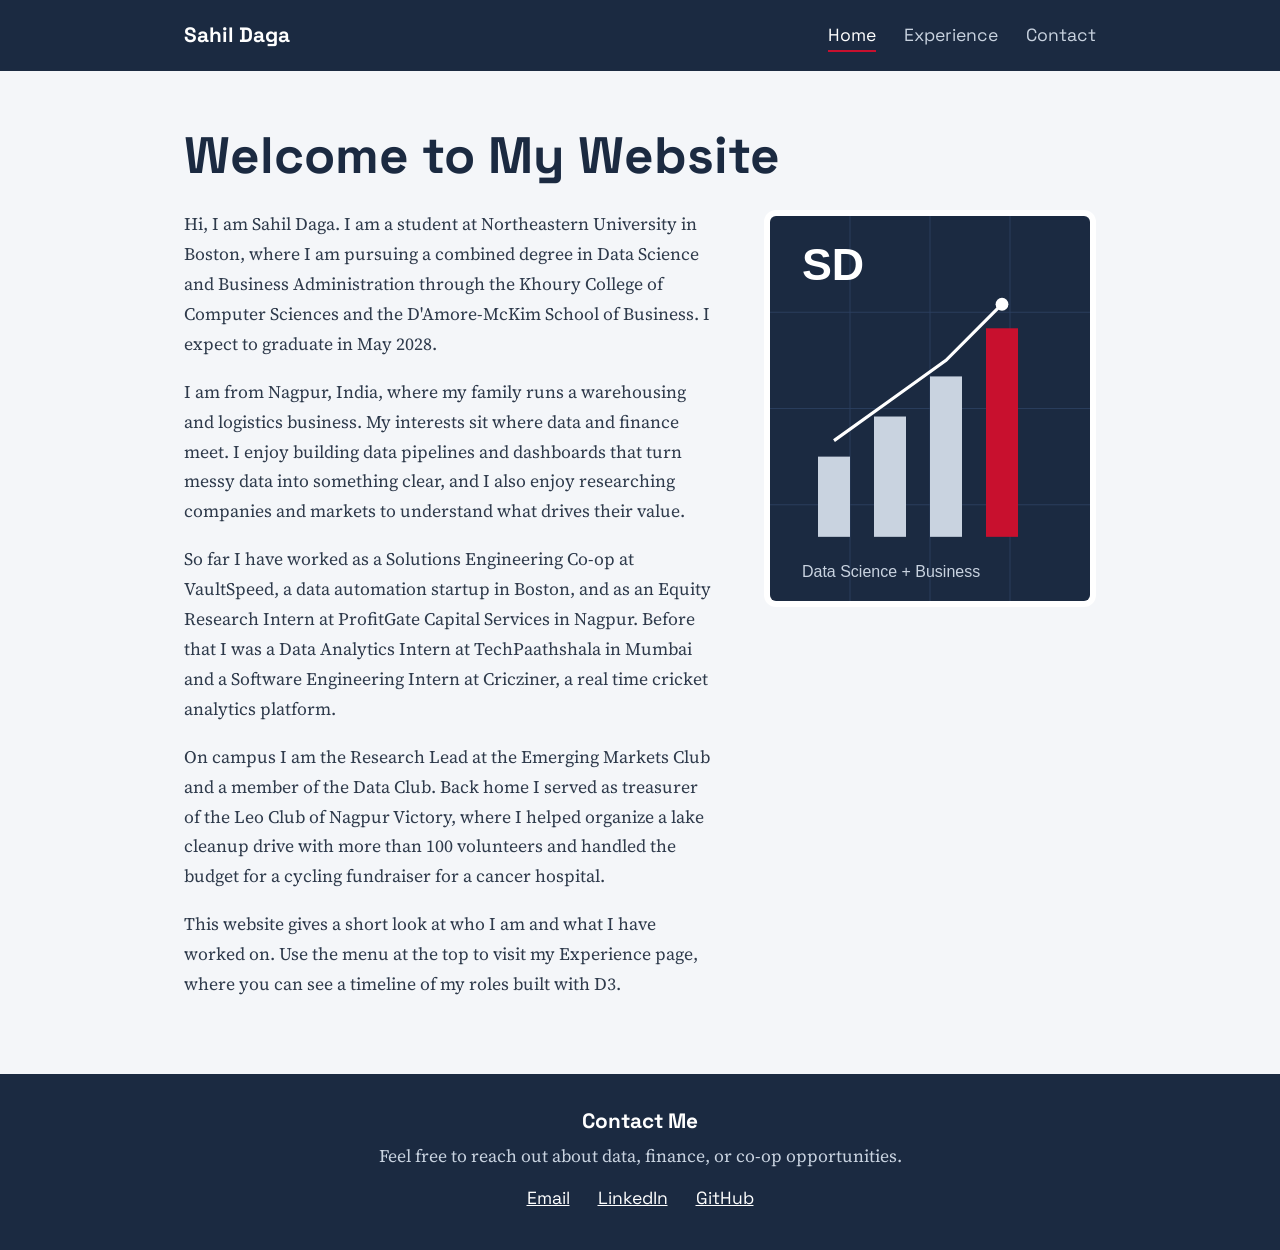
==== index.html @ 31a4fa53 "Create index.html for personal website This HTML file serves as a personal website for Sahil Daga, d" ====
<!DOCTYPE html>
<html lang="en">
<head>
  <meta charset="UTF-8">
  <meta name="viewport" content="width=device-width, initial-scale=1">
  <title>Sahil Daga | About Me</title>
  <link rel="preconnect" href="https://fonts.googleapis.com">
  <link href="https://fonts.googleapis.com/css2?family=Space+Grotesk:wght@500;700&family=Source+Serif+4:wght@400;600&display=swap" rel="stylesheet">
  <link rel="stylesheet" href="style.css">
</head>
<body>

  <header>
    <nav>
      <a class="logo" href="index.html">Sahil Daga</a>
      <ul>
        <li><a href="index.html" class="active">Home</a></li>
        <li><a href="experience.html">Experience</a></li>
        <li><a href="#contact">Contact</a></li>
      </ul>
    </nav>
  </header>

  <main>
    <h1>Welcome to My Website</h1>

    <section class="intro">
      <div>
        <p>Hi, I am Sahil Daga. I am a student at Northeastern University in Boston, where I am pursuing a combined degree in Data Science and Business Administration through the Khoury College of Computer Sciences and the D'Amore-McKim School of Business. I expect to graduate in May 2028.</p>

        <p>I am from Nagpur, India, where my family runs a warehousing and logistics business. My interests sit where data and finance meet. I enjoy building data pipelines and dashboards that turn messy data into something clear, and I also enjoy researching companies and markets to understand what drives their value.</p>

        <p>So far I have worked as a Solutions Engineering Co-op at VaultSpeed, a data automation startup in Boston, and as an Equity Research Intern at ProfitGate Capital Services in Nagpur. Before that I was a Data Analytics Intern at TechPaathshala in Mumbai and a Software Engineering Intern at Cricziner, a real time cricket analytics platform.</p>

        <p>On campus I am the Research Lead at the Emerging Markets Club and a member of the Data Club. Back home I served as treasurer of the Leo Club of Nagpur Victory, where I helped organize a lake cleanup drive with more than 100 volunteers and handled the budget for a cycling fundraiser for a cancer hospital.</p>

        <p>This website gives a short look at who I am and what I have worked on. Use the menu at the top to visit my Experience page, where you can see a timeline of my roles built with D3.</p>
      </div>
      <img src="profile.svg" alt="Portrait card for Sahil Daga">
    </section>
  </main>

  <footer id="contact">
    <h3>Contact Me</h3>
    <p style="margin: 0 auto 12px;">Feel free to reach out about data, finance, or co-op opportunities.</p>
    <a href="mailto:daga.sa@northeastern.edu">Email</a>
    <a href="https://www.linkedin.com/in/sahildaga/" target="_blank">LinkedIn</a>
    <a href="https://github.com/SahilDaga18" target="_blank">GitHub</a>
  </footer>

</body>
</html>
---- style.css ----
/* == The color scheme and the fonts == */
:root {
  --ink: #1B2A41;
  --text: #2E3A4B;
  --paper: #F4F6F9;
  --white: #FFFFFF;
  --accent: #C8102E;
  --line: #D5DCE6;
  --heading-font: "Space Grotesk", Arial, sans-serif;
  --body-font: "Source Serif 4", Georgia, serif;
}

* { box-sizing: border-box; }

body {
  margin: 0;
  background: var(--paper);
  color: var(--text);
  font-family: var(--body-font);
  font-size: 1.1rem;
  line-height: 1.7;
}

/* ===== Navigation header ===== */
header { background: var(--ink); padding: 18px 0; }
nav {
  max-width: 960px;
  margin: 0 auto;
  padding: 0 24px;
  display: flex;
  justify-content: space-between;
  align-items: center;
}
nav .logo {
  font-family: var(--heading-font);
  font-weight: 700;
  font-size: 1.3rem;
  color: var(--white);
  text-decoration: none;
}
nav ul { list-style: none; display: flex; gap: 28px; margin: 0; padding: 0; }
nav ul a {
  font-family: var(--heading-font);
  color: #C9D3E0;
  text-decoration: none;
  padding-bottom: 4px;
  border-bottom: 2px solid transparent;
}
nav ul a:hover, nav ul a.active { color: var(--white); border-bottom-color: var(--accent); }

/* ===== Page layout ===== */
main { max-width: 960px; margin: 0 auto; padding: 56px 24px; }

h1, h2, h3 { font-family: var(--heading-font); color: var(--ink); line-height: 1.15; }
h1 { font-size: 3.2rem; margin: 0 0 24px; }
h2 { font-size: 1.9rem; margin: 48px 0 16px; }
h3 { font-size: 1.3rem; margin: 0 0 8px; }

p { max-width: 68ch; margin: 0 0 18px; }
a { color: var(--accent); }

.intro { display: grid; grid-template-columns: 1.6fr 1fr; gap: 48px; align-items: start; }
.intro img { width: 100%; border-radius: 12px; border: 6px solid var(--white); }

.banner { width: 100%; border-radius: 12px; margin: 8px 0 24px; }

.skills { display: grid; grid-template-columns: repeat(2, 1fr); gap: 10px 32px; padding-left: 20px; }
.skills li::marker { color: var(--accent); }

#chart {
  background: var(--white);
  border: 1px solid var(--line);
  border-radius: 12px;
  padding: 20px;
  overflow-x: auto;
}
#chart svg { display: block; }
.chart-note { font-size: 0.95rem; color: #5B6778; margin-top: 10px; }

/* ===== Contact section ===== */
footer { background: var(--ink); color: #C9D3E0; padding: 36px 24px; text-align: center; }
footer h3 { color: var(--white); }
footer a { color: var(--white); margin: 0 12px; font-family: var(--heading-font); }

/* ===== Mobile layout ===== */
@media (max-width: 720px) {
  h1 { font-size: 2.3rem; }
  .intro { grid-template-columns: 1fr; }
  .skills { grid-template-columns: 1fr; }
  nav ul { gap: 16px; }
}
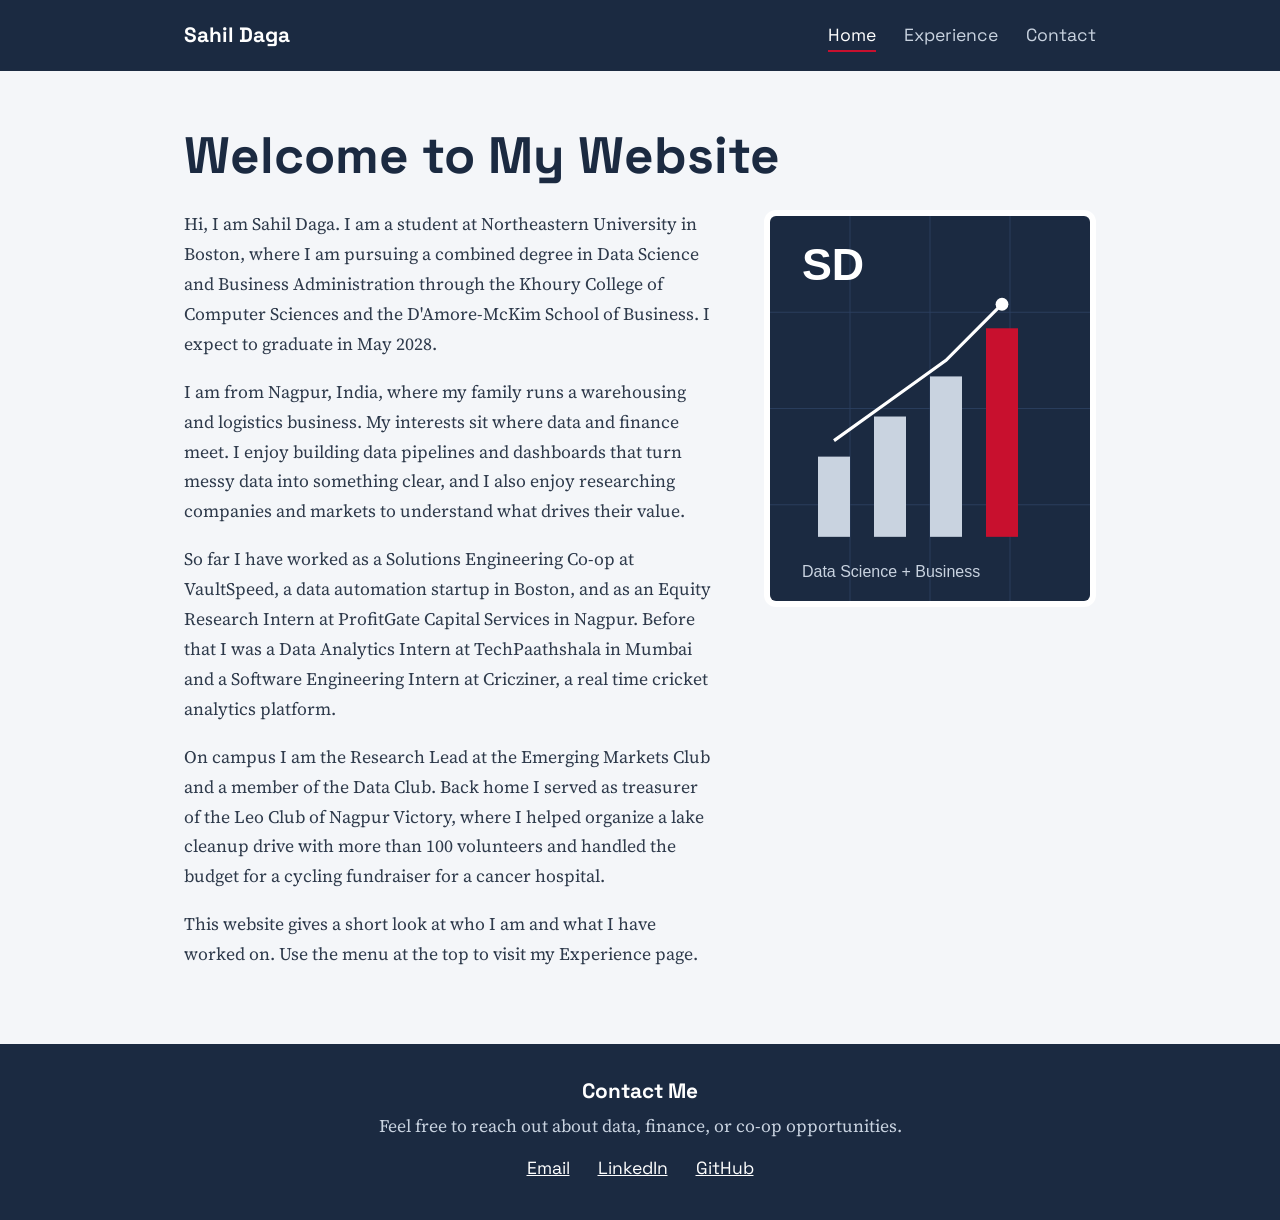
==== commit 08be64ba: "Update description in index.html Removed mention of the timeline of roles built with D3." ====
--- a/index.html
+++ b/index.html
@@ -34,7 +34,7 @@
 
         <p>On campus I am the Research Lead at the Emerging Markets Club and a member of the Data Club. Back home I served as treasurer of the Leo Club of Nagpur Victory, where I helped organize a lake cleanup drive with more than 100 volunteers and handled the budget for a cycling fundraiser for a cancer hospital.</p>
 
-        <p>This website gives a short look at who I am and what I have worked on. Use the menu at the top to visit my Experience page, where you can see a timeline of my roles built with D3.</p>
+                <p>This website gives a short look at who I am and what I have worked on. Use the menu at the top to visit my Experience page.</p>
       </div>
       <img src="profile.svg" alt="Portrait card for Sahil Daga">
     </section>
